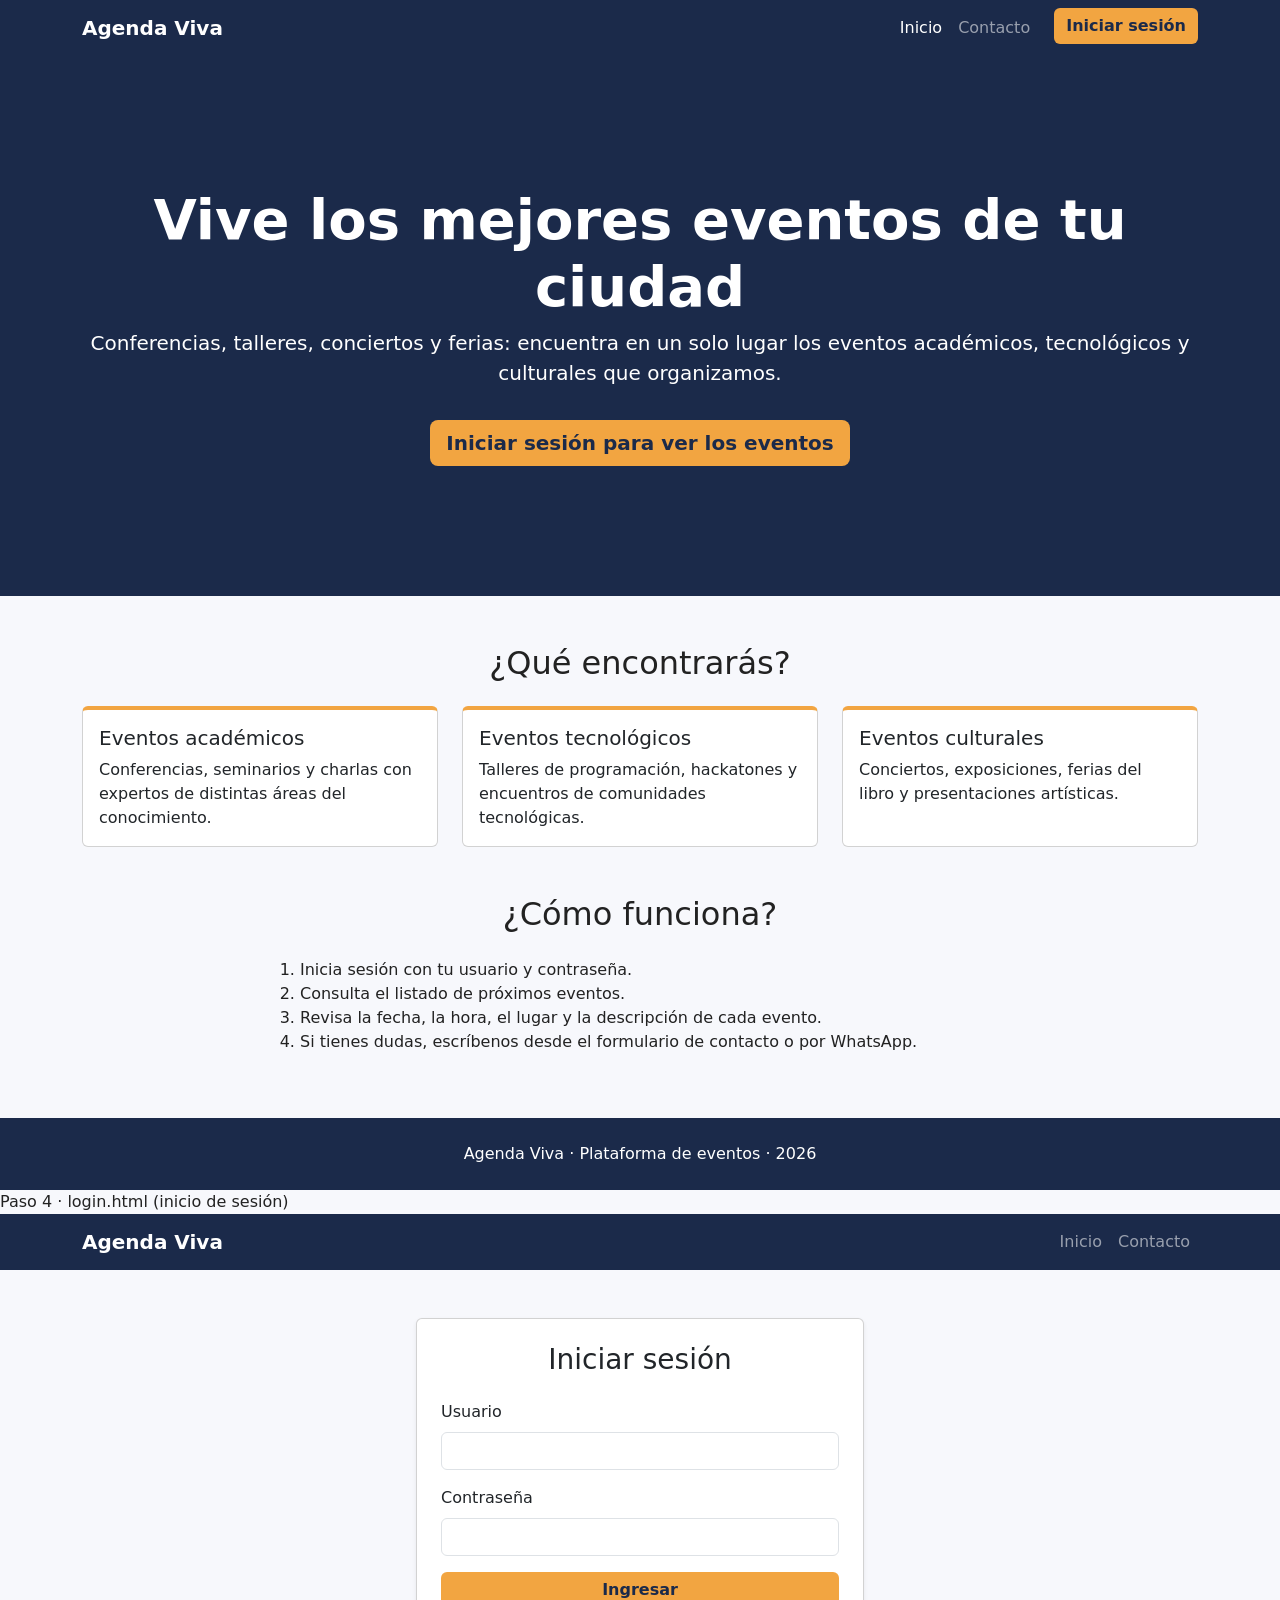
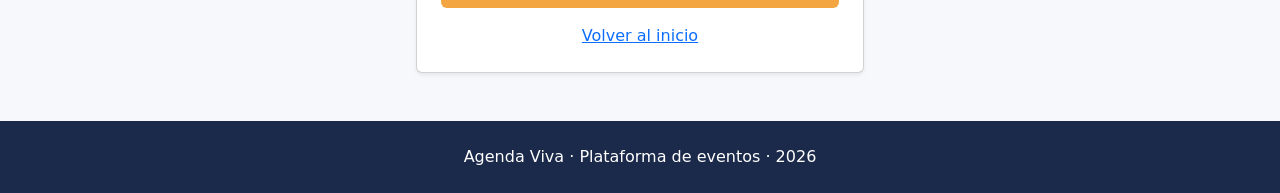
==== index.html @ 5b7abf7c "feat: página de inicio e inicio de sesión con validación en JavaScript" ====
<!DOCTYPE html>
<html lang="es">
<head>
  <meta charset="UTF-8">
  <meta name="viewport" content="width=device-width, initial-scale=1.0">
  <meta name="description" content="Agenda Viva: consulta los próximos eventos académicos, tecnológicos y culturales.">
  <title>Agenda Viva | Plataforma de eventos</title>
  <link rel="stylesheet" href="https://cdn.jsdelivr.net/npm/bootstrap@5.3.3/dist/css/bootstrap.min.css">
  <link rel="stylesheet" href="css/styles.css">
</head>
<body>
  <header>
    <nav class="navbar navbar-expand-md navbar-dark navbar-agenda">
      <div class="container">
        <a class="navbar-brand fw-bold" href="index.html">Agenda Viva</a>
        <button class="navbar-toggler" type="button" data-bs-toggle="collapse" data-bs-target="#menu" aria-controls="menu" aria-expanded="false" aria-label="Abrir menú">
          <span class="navbar-toggler-icon"></span>
        </button>
        <div class="collapse navbar-collapse" id="menu">
          <ul class="navbar-nav ms-auto">
            <li class="nav-item"><a class="nav-link active" href="index.html">Inicio</a></li>
            <li class="nav-item"><a class="nav-link" href="contacto.html">Contacto</a></li>
            <li class="nav-item"><a class="btn btn-agenda ms-md-3" href="login.html">Iniciar sesión</a></li>
          </ul>
        </div>
      </div>
    </nav>
  </header>

  <main>
    <section class="portada">
      <div class="container text-center">
        <h1 class="display-4 fw-bold">Vive los mejores eventos de tu ciudad</h1>
        <p class="lead">Conferencias, talleres, conciertos y ferias: encuentra en un solo lugar los eventos académicos, tecnológicos y culturales que organizamos.</p>
        <a class="btn btn-agenda btn-lg mt-3" href="login.html">Iniciar sesión para ver los eventos</a>
      </div>
    </section>

    <section class="container py-5">
      <h2 class="text-center mb-4">¿Qué encontrarás?</h2>
      <div class="row g-4">
        <div class="col-12 col-md-4">
          <article class="card h-100 tarjeta-categoria">
            <div class="card-body">
              <h3 class="card-title h5">Eventos académicos</h3>
              <p class="card-text">Conferencias, seminarios y charlas con expertos de distintas áreas del conocimiento.</p>
            </div>
          </article>
        </div>
        <div class="col-12 col-md-4">
          <article class="card h-100 tarjeta-categoria">
            <div class="card-body">
              <h3 class="card-title h5">Eventos tecnológicos</h3>
              <p class="card-text">Talleres de programación, hackatones y encuentros de comunidades tecnológicas.</p>
            </div>
          </article>
        </div>
        <div class="col-12 col-md-4">
          <article class="card h-100 tarjeta-categoria">
            <div class="card-body">
              <h3 class="card-title h5">Eventos culturales</h3>
              <p class="card-text">Conciertos, exposiciones, ferias del libro y presentaciones artísticas.</p>
            </div>
          </article>
        </div>
      </div>
    </section>

    <section class="container pb-5">
      <h2 class="text-center mb-4">¿Cómo funciona?</h2>
      <ol class="col-md-8 mx-auto">
        <li>Inicia sesión con tu usuario y contraseña.</li>
        <li>Consulta el listado de próximos eventos.</li>
        <li>Revisa la fecha, la hora, el lugar y la descripción de cada evento.</li>
        <li>Si tienes dudas, escríbenos desde el formulario de contacto o por WhatsApp.</li>
      </ol>
    </section>
  </main>

  <footer class="pie text-center">
    <p class="mb-0">Agenda Viva · Plataforma de eventos · 2026</p>
  </footer>

  <script src="https://cdn.jsdelivr.net/npm/bootstrap@5.3.3/dist/js/bootstrap.bundle.min.js"></script>
</body>
</html>
Paso 4 · login.html (inicio de sesión)
<!DOCTYPE html>
<html lang="es">
<head>
  <meta charset="UTF-8">
  <meta name="viewport" content="width=device-width, initial-scale=1.0">
  <meta name="description" content="Inicia sesión en Agenda Viva para consultar los próximos eventos.">
  <title>Iniciar sesión | Agenda Viva</title>
  <link rel="stylesheet" href="https://cdn.jsdelivr.net/npm/bootstrap@5.3.3/dist/css/bootstrap.min.css">
  <link rel="stylesheet" href="css/styles.css">
</head>
<body>
  <header>
    <nav class="navbar navbar-expand-md navbar-dark navbar-agenda">
      <div class="container">
        <a class="navbar-brand fw-bold" href="index.html">Agenda Viva</a>
        <button class="navbar-toggler" type="button" data-bs-toggle="collapse" data-bs-target="#menu" aria-controls="menu" aria-expanded="false" aria-label="Abrir menú">
          <span class="navbar-toggler-icon"></span>
        </button>
        <div class="collapse navbar-collapse" id="menu">
          <ul class="navbar-nav ms-auto">
            <li class="nav-item"><a class="nav-link" href="index.html">Inicio</a></li>
            <li class="nav-item"><a class="nav-link" href="contacto.html">Contacto</a></li>
          </ul>
        </div>
      </div>
    </nav>
  </header>

  <main class="container">
    <section class="caja-login card shadow-sm">
      <div class="card-body p-4">
        <h1 class="h3 text-center mb-4">Iniciar sesión</h1>

        <form id="formulario-login">
          <div class="mb-3">
            <label for="usuario" class="form-label">Usuario</label>
            <input type="text" id="usuario" name="usuario" class="form-control" required>
          </div>

          <div class="mb-3">
            <label for="clave" class="form-label">Contraseña</label>
            <input type="password" id="clave" name="clave" class="form-control" required>
          </div>

          <p id="mensaje-error" class="alert alert-danger d-none" role="alert"></p>

          <button type="submit" class="btn btn-agenda w-100">Ingresar</button>
        </form>

        <p class="text-center mt-3 mb-0"><a href="index.html">Volver al inicio</a></p>
      </div>
    </section>
  </main>

  <footer class="pie text-center">
    <p class="mb-0">Agenda Viva · Plataforma de eventos · 2026</p>
  </footer>

  <script src="https://cdn.jsdelivr.net/npm/bootstrap@5.3.3/dist/js/bootstrap.bundle.min.js"></script>
  <script src="js/login.js"></script>
</body>
</html>
---- css/styles.css ----
/* =========================================
   AGENDA VIVA · Estilos propios
   (Bootstrap hace la base responsive)
   ========================================= */

/* 1. Variables */
:root {
  --azul: #1B2A4A;
  --ambar: #F2A541;
  --fondo: #F7F8FC;
  --texto: #222222;
  --blanco: #FFFFFF;

  --espacio-s: 1rem;
  --espacio-m: 1.5rem;
  --espacio-l: 3rem;
}

/* 2. Base */
body {
  background-color: var(--fondo);
  color: var(--texto);
}

/* 3. Barra de navegación */
.navbar-agenda {
  background-color: var(--azul);
}

/* 4. Portada de inicio */
.portada {
  background-color: var(--azul);
  color: var(--blanco);
  padding: var(--espacio-l) var(--espacio-s);
  min-height: 60vh;
  display: flex;
  align-items: center;
}

/* 5. Botón principal (ámbar con texto azul) */
.btn-agenda {
  background-color: var(--ambar);
  color: var(--azul);
  font-weight: 600;
  border: none;
}

.btn-agenda:hover,
.btn-agenda:focus {
  background-color: var(--blanco);
  color: var(--azul);
}

/* 6. Tarjetas de categorías */
.tarjeta-categoria {
  border-top: 4px solid var(--ambar);
}

/* 7. Formulario de inicio de sesión */
.caja-login {
  max-width: 28rem;
  margin: var(--espacio-l) auto;
}

/* 8. Pie de página */
.pie {
  background-color: var(--azul);
  color: var(--blanco);
  padding: var(--espacio-m);
}
---- css/styles.css ----
/* =========================================
   AGENDA VIVA · Estilos propios
   (Bootstrap hace la base responsive)
   ========================================= */

/* 1. Variables */
:root {
  --azul: #1B2A4A;
  --ambar: #F2A541;
  --fondo: #F7F8FC;
  --texto: #222222;
  --blanco: #FFFFFF;

  --espacio-s: 1rem;
  --espacio-m: 1.5rem;
  --espacio-l: 3rem;
}

/* 2. Base */
body {
  background-color: var(--fondo);
  color: var(--texto);
}

/* 3. Barra de navegación */
.navbar-agenda {
  background-color: var(--azul);
}

/* 4. Portada de inicio */
.portada {
  background-color: var(--azul);
  color: var(--blanco);
  padding: var(--espacio-l) var(--espacio-s);
  min-height: 60vh;
  display: flex;
  align-items: center;
}

/* 5. Botón principal (ámbar con texto azul) */
.btn-agenda {
  background-color: var(--ambar);
  color: var(--azul);
  font-weight: 600;
  border: none;
}

.btn-agenda:hover,
.btn-agenda:focus {
  background-color: var(--blanco);
  color: var(--azul);
}

/* 6. Tarjetas de categorías */
.tarjeta-categoria {
  border-top: 4px solid var(--ambar);
}

/* 7. Formulario de inicio de sesión */
.caja-login {
  max-width: 28rem;
  margin: var(--espacio-l) auto;
}

/* 8. Pie de página */
.pie {
  background-color: var(--azul);
  color: var(--blanco);
  padding: var(--espacio-m);
}
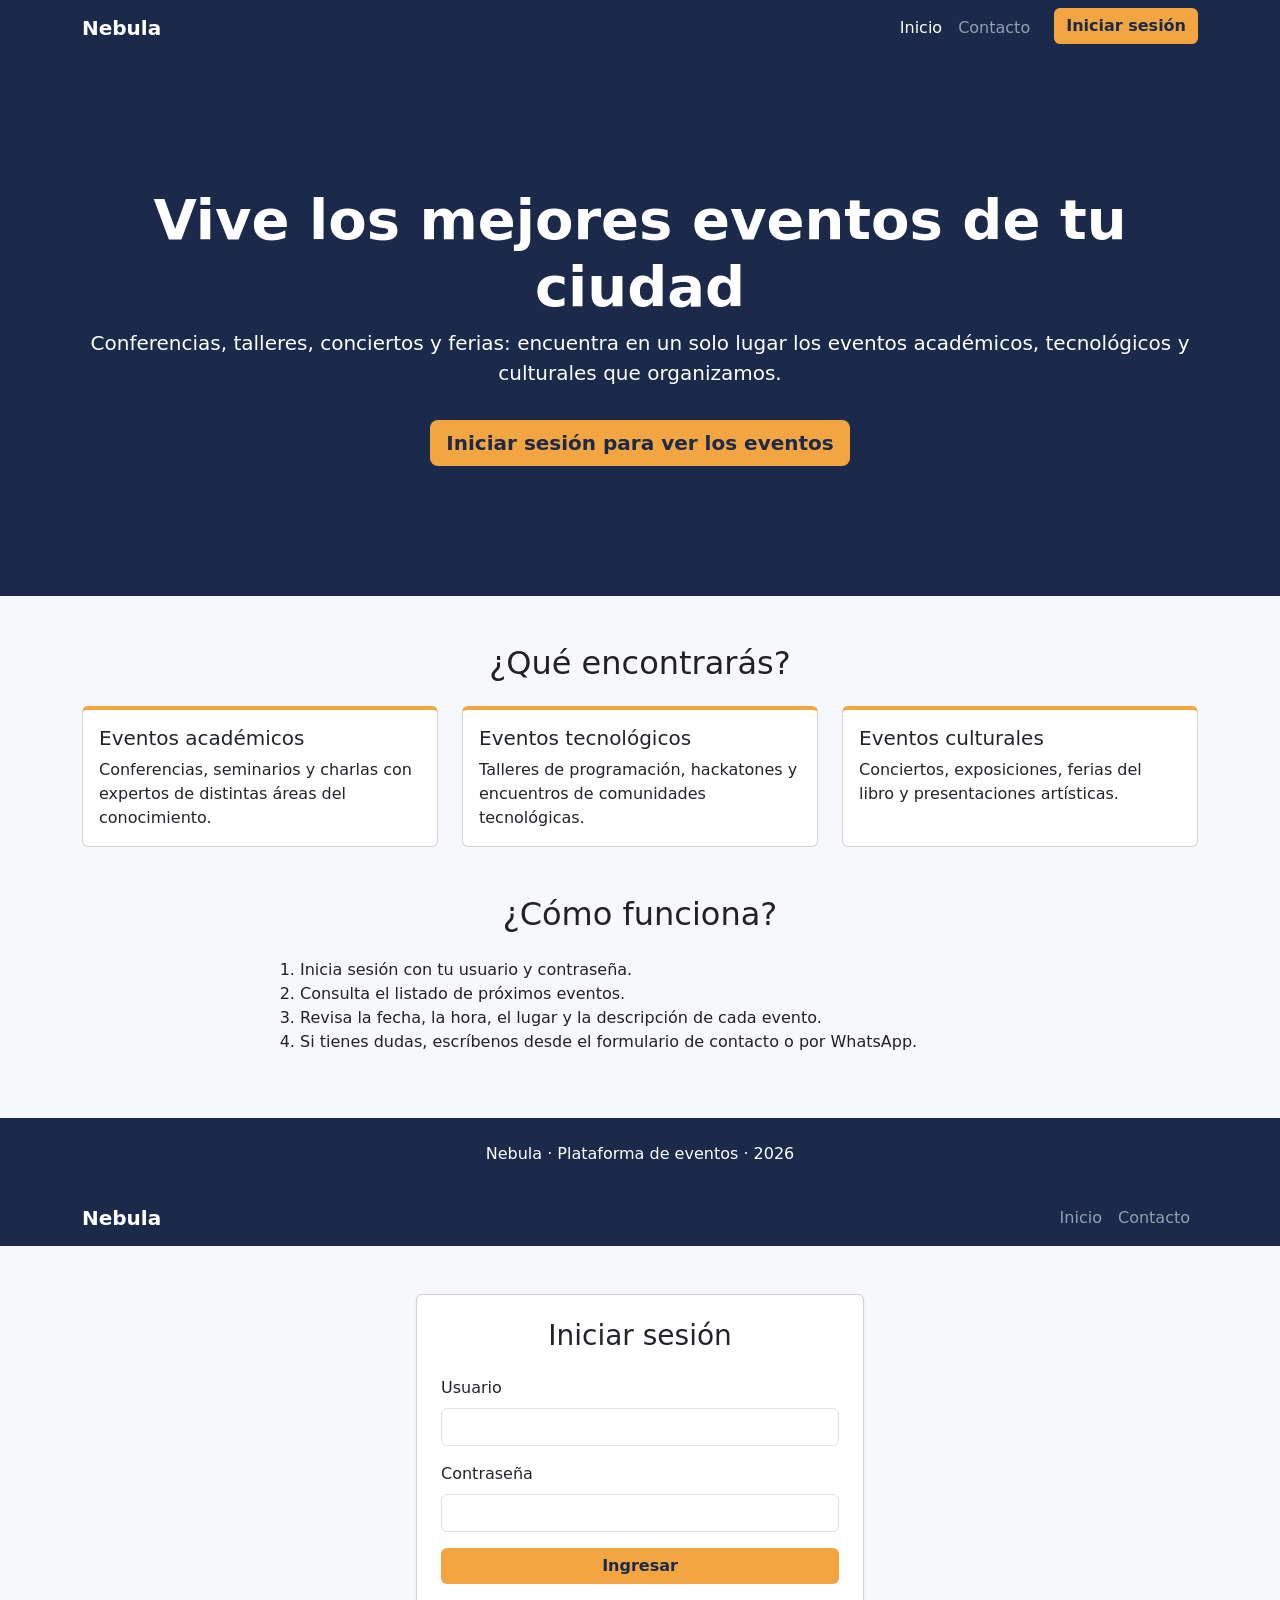
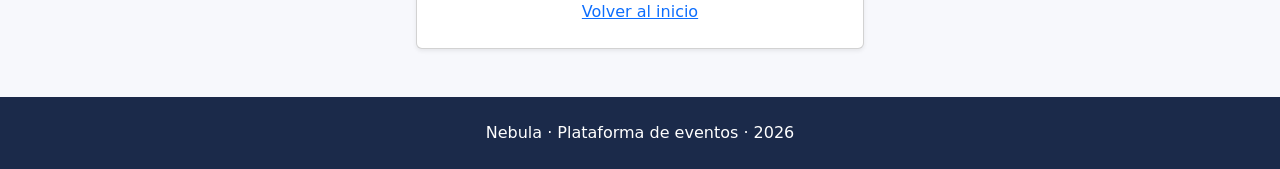
==== commit 8123fbf6: "Actualiza nombre a Nebula, login y página de contacto" ====
--- a/index.html
+++ b/index.html
@@ -4,7 +4,7 @@
   <meta charset="UTF-8">
   <meta name="viewport" content="width=device-width, initial-scale=1.0">
   <meta name="description" content="Agenda Viva: consulta los próximos eventos académicos, tecnológicos y culturales.">
-  <title>Agenda Viva | Plataforma de eventos</title>
+  <title>Nebula | Plataforma de eventos</title>
   <link rel="stylesheet" href="https://cdn.jsdelivr.net/npm/bootstrap@5.3.3/dist/css/bootstrap.min.css">
   <link rel="stylesheet" href="css/styles.css">
 </head>
@@ -12,7 +12,7 @@
   <header>
     <nav class="navbar navbar-expand-md navbar-dark navbar-agenda">
       <div class="container">
-        <a class="navbar-brand fw-bold" href="index.html">Agenda Viva</a>
+        <a class="navbar-brand fw-bold" href="index.html">Nebula</a>
         <button class="navbar-toggler" type="button" data-bs-toggle="collapse" data-bs-target="#menu" aria-controls="menu" aria-expanded="false" aria-label="Abrir menú">
           <span class="navbar-toggler-icon"></span>
         </button>
@@ -78,13 +78,13 @@
   </main>
 
   <footer class="pie text-center">
-    <p class="mb-0">Agenda Viva · Plataforma de eventos · 2026</p>
+    <p class="mb-0">Nebula · Plataforma de eventos · 2026</p>
   </footer>
 
   <script src="https://cdn.jsdelivr.net/npm/bootstrap@5.3.3/dist/js/bootstrap.bundle.min.js"></script>
 </body>
 </html>
-Paso 4 · login.html (inicio de sesión)
+
 <!DOCTYPE html>
 <html lang="es">
 <head>
@@ -99,7 +99,7 @@
   <header>
     <nav class="navbar navbar-expand-md navbar-dark navbar-agenda">
       <div class="container">
-        <a class="navbar-brand fw-bold" href="index.html">Agenda Viva</a>
+        <a class="navbar-brand fw-bold" href="index.html">Nebula</a>
         <button class="navbar-toggler" type="button" data-bs-toggle="collapse" data-bs-target="#menu" aria-controls="menu" aria-expanded="false" aria-label="Abrir menú">
           <span class="navbar-toggler-icon"></span>
         </button>
@@ -140,7 +140,7 @@
   </main>
 
   <footer class="pie text-center">
-    <p class="mb-0">Agenda Viva · Plataforma de eventos · 2026</p>
+    <p class="mb-0">Nebula · Plataforma de eventos · 2026</p>
   </footer>
 
   <script src="https://cdn.jsdelivr.net/npm/bootstrap@5.3.3/dist/js/bootstrap.bundle.min.js"></script>
--- a/css/styles.css
+++ b/css/styles.css
@@ -1,5 +1,5 @@
 /* =========================================
-   AGENDA VIVA · Estilos propios
+   NEBULA · Estilos propios
    (Bootstrap hace la base responsive)
    ========================================= */
 
--- a/css/styles.css
+++ b/css/styles.css
@@ -1,5 +1,5 @@
 /* =========================================
-   AGENDA VIVA · Estilos propios
+   NEBULA · Estilos propios
    (Bootstrap hace la base responsive)
    ========================================= */
 
